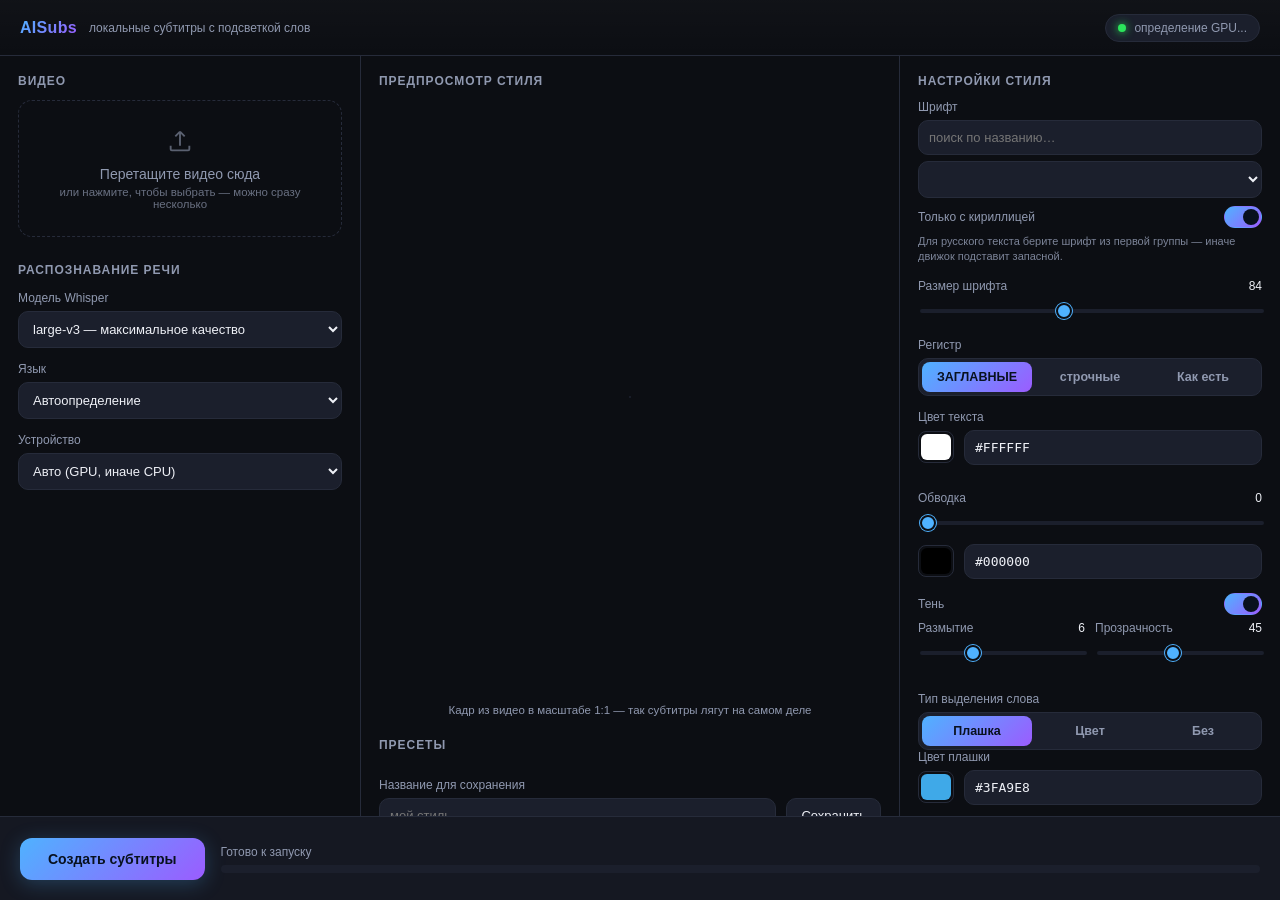
==== gui/index.html @ 8b606983 "AISubs: локальные субтитры с подсветкой произносимого слова Приложение для Windows, работающее полно" ====
<!DOCTYPE html>
<html lang="ru">
<head>
<meta charset="UTF-8">
<title>AISubs</title>
<style>
@font-face { font-family: "Montserrat"; src: url("../fonts/Montserrat-var.ttf"); font-weight: 100 900; }
@font-face { font-family: "Oswald"; src: url("../fonts/Oswald-var.ttf"); font-weight: 200 700; }
@font-face { font-family: "Rubik"; src: url("../fonts/Rubik-var.ttf"); font-weight: 300 900; }
@font-face { font-family: "Fira Sans ExtraBold"; src: url("../fonts/FiraSans-ExtraBold.ttf"); }
@font-face { font-family: "Fira Sans Black"; src: url("../fonts/FiraSans-Black.ttf"); }
@font-face { font-family: "Fira Sans Medium"; src: url("../fonts/FiraSans-Medium.ttf"); }
@font-face { font-family: "PT Sans Bold"; src: url("../fonts/PTSans-Bold.ttf"); }
@font-face { font-family: "Bebas Neue"; src: url("../fonts/BebasNeue-Regular.ttf"); }
@font-face { font-family: "Poppins ExtraBold"; src: url("../fonts/Poppins-ExtraBold.ttf"); }
@font-face { font-family: "Poppins Black"; src: url("../fonts/Poppins-Black.ttf"); }
@font-face { font-family: "Anton"; src: url("../fonts/Anton-Regular.ttf"); }
@font-face { font-family: "Archivo Black"; src: url("../fonts/ArchivoBlack-Regular.ttf"); }
@font-face { font-family: "Bangers"; src: url("../fonts/Bangers-Regular.ttf"); }
@font-face { font-family: "UI Sans"; src: local("Segoe UI"); }

:root{
  --bg: #0c0e13;
  --panel: #151822;
  --panel-2: #1b1f2c;
  --border: #262b3a;
  --text: #eef0f6;
  --text-dim: #9099b0;
  --accent: #4fb2ff;
  --accent-2: #9b5cff;
  --accent-grad: linear-gradient(135deg, #4fb2ff, #9b5cff);
  --good: #2be55b;
  --danger: #ff4d5e;
  --radius: 14px;
}

*{ box-sizing: border-box; }
html,body{ height:100%; }
body{
  margin:0;
  background: var(--bg);
  color: var(--text);
  font-family: "UI Sans", "Segoe UI", sans-serif;
  font-size: 14px;
  overflow: hidden;
}

.app{
  display:grid;
  grid-template-rows: 56px 1fr 84px;
  height:100vh;
}

/* ---------- header ---------- */
.header{
  display:flex; align-items:center; gap:12px;
  padding: 0 20px;
  border-bottom: 1px solid var(--border);
  background: linear-gradient(180deg, rgba(255,255,255,0.02), transparent);
  -webkit-app-region: drag;
}
.logo{
  font-weight:800; font-size:16px; letter-spacing:.3px;
  background: var(--accent-grad);
  -webkit-background-clip:text; background-clip:text; color:transparent;
}
.logo-sub{ color:var(--text-dim); font-size:12px; }
.spacer{ flex:1; }
.gpu-badge{
  display:flex; align-items:center; gap:8px;
  padding:6px 12px; border-radius:999px;
  background: var(--panel-2); border:1px solid var(--border);
  font-size:12px; color: var(--text-dim);
  -webkit-app-region: no-drag;
}
.dot{ width:8px; height:8px; border-radius:50%; background:var(--good); box-shadow:0 0 8px var(--good); }

/* ---------- main layout ---------- */
.main{
  display:grid;
  grid-template-columns: 360px 1fr 380px;
  gap:1px;
  background: var(--border);
  overflow:hidden;
}
.col{
  background: var(--bg);
  padding:18px;
  overflow-y:auto;
}
.col::-webkit-scrollbar{ width:8px; }
.col::-webkit-scrollbar-thumb{ background:var(--border); border-radius:4px; }

h3{ font-size:12px; text-transform:uppercase; letter-spacing:.08em; color:var(--text-dim); margin:0 0 12px; font-weight:700; }
.section{ margin-bottom:26px; }

/* ---------- drop zone / video ---------- */
.dropzone{
  border:1.5px dashed var(--border);
  border-radius: var(--radius);
  padding: 26px 16px;
  text-align:center;
  cursor:pointer;
  transition:.15s;
  color: var(--text-dim);
}
.dropzone:hover{ border-color: var(--accent); color:var(--text); background:rgba(79,178,255,0.05); }
.dropzone svg{ opacity:.6; margin-bottom:8px; }

/* drag & drop feedback - the drop is handled natively by the window, so the
   body class is toggled from Python rather than by HTML5 drag events */
body.dragging .dropzone{
  border-color: var(--accent); border-style:solid;
  background:rgba(79,178,255,0.12); color:var(--text);
  transform: scale(1.01);
}
body.dragging .dropzone svg{ opacity:1; }
.drop-overlay{
  position:fixed; inset:0; z-index:60;
  background:rgba(12,14,19,0.82);
  border:3px dashed var(--accent);
  display:none; align-items:center; justify-content:center;
  flex-direction:column; gap:12px;
  font-size:20px; font-weight:800; color:var(--text);
  pointer-events:none;
}
body.dragging .drop-overlay{ display:flex; }
.drop-overlay .sub{ font-size:13px; font-weight:500; color:var(--text-dim); }
.video-wrap{ border-radius: var(--radius); overflow:hidden; background:#000; position:relative; }
video{ width:100%; display:block; max-height:340px; background:#000; }
.dropzone-hint{ font-size:11.5px; opacity:.7; margin-top:4px; }
.field-hint{ font-size:11px; color:var(--text-dim); margin-top:6px; line-height:1.4; opacity:.85; }
.font-count{ color:var(--accent); font-weight:700; }
.queue-count{ color:var(--accent); font-weight:700; }

.file-list{ margin-top:10px; display:flex; flex-direction:column; gap:6px; max-height:210px; overflow-y:auto; }
.file-row{
  display:flex; align-items:center; gap:9px;
  padding:8px 10px; background:var(--panel); border-radius:10px;
  font-size:12px; color:var(--text-dim); border:1px solid transparent; cursor:pointer;
}
.file-row:hover{ border-color:var(--border); }
.file-row.selected{ border-color:var(--accent); }
.file-row.active{ border-color:var(--accent); background:rgba(79,178,255,0.08); }
.file-row .name{
  flex:1; color:var(--text); white-space:nowrap; overflow:hidden; text-overflow:ellipsis;
}
.file-row .status{ font-size:15px; line-height:1; flex:0 0 auto; }
.file-row.done .status{ color:var(--good); }
.file-row.failed .status{ color:var(--danger); }
.file-row .remove{
  background:none; border:none; color:var(--text-dim); cursor:pointer; font-size:16px;
  padding:0 2px; line-height:1; flex:0 0 auto;
}
.file-row .remove:hover{ color:var(--danger); }
.file-row .mini-bar{ flex:0 0 46px; height:4px; background:var(--panel-2); border-radius:2px; overflow:hidden; }
.file-row .mini-fill{ height:100%; width:0%; background:var(--accent-grad); transition:width .25s; }

.add-more-btn{
  width:100%; margin-top:8px; background:var(--panel-2); border:1px dashed var(--border);
  color:var(--text-dim); padding:8px; border-radius:10px; cursor:pointer; font-size:12.5px;
}
.add-more-btn:hover{ border-color:var(--accent); color:var(--text); }

/* ---------- form controls ---------- */
label{ display:block; font-size:12px; color:var(--text-dim); margin: 14px 0 6px; }
label:first-child{ margin-top:0; }
.row{ display:flex; gap:10px; }
.row > *{ flex:1; }

select, .btn, input[type=text]{
  width:100%;
  background: var(--panel-2);
  border:1px solid var(--border);
  color: var(--text);
  padding:9px 10px;
  border-radius:10px;
  font-size:13px;
  outline:none;
  transition:.15s;
}
select:hover, input[type=text]:hover{ border-color:#3a4155; }
select:focus, input[type=text]:focus{ border-color: var(--accent); }

input[type=range]{
  width:100%; -webkit-appearance:none; background:transparent; height:20px;
}
input[type=range]::-webkit-slider-runnable-track{
  height:4px; border-radius:2px; background: var(--panel-2);
}
input[type=range]::-webkit-slider-thumb{
  -webkit-appearance:none; width:16px; height:16px; margin-top:-6px;
  border-radius:50%; background: var(--accent); border:2px solid #0c0e13;
  box-shadow:0 0 0 1px var(--accent);
}
.range-val{ float:right; color:var(--text); font-variant-numeric: tabular-nums; }

input[type=color]{
  -webkit-appearance:none; width:36px; height:32px; padding:0; border:1px solid var(--border);
  border-radius:8px; background:none; cursor:pointer;
}
input[type=color]::-webkit-color-swatch-wrapper{ padding:2px; }
input[type=color]::-webkit-color-swatch{ border-radius:6px; border:none; }

.color-row{ display:flex; align-items:center; gap:10px; }
.color-row input[type=text]{ flex:1; font-family:monospace; text-transform:uppercase; }

.toggle-group{ display:flex; background:var(--panel-2); border:1px solid var(--border); border-radius:10px; padding:3px; gap:3px; }
.toggle-group button{
  flex:1; background:none; border:none; color:var(--text-dim); padding:8px 6px; border-radius:8px;
  font-size:12.5px; cursor:pointer; transition:.15s; font-weight:600;
}
.toggle-group button.active{ background: var(--accent-grad); color:#08111f; }

.switch-row{ display:flex; align-items:center; justify-content:space-between; margin:14px 0 6px; }
.switch-row label{ margin:0; }
.switch{ position:relative; width:38px; height:22px; }
.switch input{ opacity:0; width:0; height:0; }
.slider-toggle{ position:absolute; inset:0; background:var(--panel-2); border:1px solid var(--border); border-radius:22px; cursor:pointer; transition:.15s; }
.slider-toggle:before{ content:""; position:absolute; width:16px; height:16px; left:2px; top:2px; background:var(--text-dim); border-radius:50%; transition:.15s; }
.switch input:checked + .slider-toggle{ background: var(--accent-grad); border-color:transparent; }
.switch input:checked + .slider-toggle:before{ transform:translateX(16px); background:#08111f; }

/* ---------- presets ---------- */
.preset-grid{ display:grid; grid-template-columns: 1fr 1fr; gap:10px; }
.preset-card{
  background: var(--panel); border:1.5px solid var(--border); border-radius:12px;
  padding:10px; cursor:pointer; transition:.15s; text-align:center;
}
.preset-card:hover{ border-color:#3a4155; transform:translateY(-1px); }
.preset-card.active{ border-color: var(--accent); box-shadow:0 0 0 1px var(--accent); }
.preset-thumb{
  border-radius:8px; background:#05070a; height:64px; display:flex; align-items:center; justify-content:center;
  margin-bottom:8px; overflow:hidden;
}
.preset-name{ font-size:11.5px; color:var(--text-dim); font-weight:600; }
.preset-card.active .preset-name{ color:var(--text); }
.preset-card{ position:relative; }
.preset-del{
  position:absolute; top:6px; right:6px;
  background:rgba(0,0,0,0.45); border:1px solid var(--border); color:var(--text-dim);
  border-radius:8px; cursor:pointer; font-size:12px; line-height:1;
  padding:3px 6px; opacity:0; transition:.15s;
}
.preset-card:hover .preset-del{ opacity:1; }
.preset-del:hover{ border-color:var(--danger); color:var(--danger); }
.preset-card.confirm-delete .preset-del{
  opacity:1; background:var(--danger); border-color:var(--danger); color:#fff; font-weight:700;
}

/* ---------- live preview ---------- */
/* Holder has a definite height; JS fits the stage inside it to the video's
   aspect ratio. Letting CSS derive size from aspect-ratio inside a flex column
   collapses the box to a few pixels wide. */
.preview-holder{
  height: min(620px, 66vh);
  min-height: 320px;
  flex: none;               /* otherwise the presets below shrink it to min-height */
  display:flex; align-items:center; justify-content:center;
}
.preview-stage{
  background:#07080b center/contain no-repeat;
  border-radius: var(--radius);
  border:1px solid var(--border);
  display:flex; align-items:flex-end; justify-content:center;
  position:relative;
  overflow:hidden;
}
/* shown until a video is loaded, so the empty state is not a blank box */
.preview-stage.no-frame{
  background-image: repeating-conic-gradient(#14161c 0% 25%, #0e1015 0% 50%);
  background-size: 20px 20px;
}
/* No padding here: the width available to text must match what the renderer
   uses (max_width_ratio of the frame), or the preview wraps sooner than the
   real output and misleads font-size tuning. */
.preview-line{
  display:flex; flex-wrap:wrap; gap:0.3em; justify-content:center;
  padding: 0; max-width:100%;
  line-height:1.15;
}
.preview-word{ white-space:nowrap; }

/* The area text may occupy: max_width_ratio wide, line_count lines tall. */
.text-box{
  position:absolute;
  border:1px dashed rgba(79,178,255,.55);
  border-radius:3px;
  pointer-events:none;
}
.text-box-size{
  position:absolute; top:-9px; right:0;
  transform:translateY(-100%);
  font-size:10px; color:var(--accent);
  background:rgba(7,8,11,.75); padding:1px 5px; border-radius:4px;
  white-space:nowrap;
}
.preview-empty{
  position:absolute; inset:0; display:flex; align-items:center; justify-content:center;
  color:var(--text-dim); font-size:12.5px; text-align:center; padding:0 24px; pointer-events:none;
}
.preview-stage:not(.no-frame) .preview-empty{ display:none; }

/* ---------- run bar ---------- */
.footer{
  border-top:1px solid var(--border);
  display:flex; align-items:center; gap:16px;
  padding: 0 20px;
  background: var(--panel);
}
.run-btn{
  background: var(--accent-grad); color:#08111f; border:none; font-weight:800; font-size:14px;
  padding: 13px 28px; border-radius:12px; cursor:pointer; transition:.15s; white-space:nowrap;
  box-shadow: 0 4px 20px rgba(79,178,255,0.25);
}
.run-btn:hover{ filter:brightness(1.08); transform:translateY(-1px); }
.run-btn:disabled{ opacity:.5; cursor:default; transform:none; filter:none; }
.progress-wrap{ flex:1; }
.progress-label{ display:flex; justify-content:space-between; font-size:12px; color:var(--text-dim); margin-bottom:6px; }
.progress-track{ height:8px; background:var(--panel-2); border-radius:4px; overflow:hidden; }
.progress-fill{ height:100%; width:0%; background: var(--accent-grad); transition: width .25s ease; }
.result-actions{ display:flex; gap:8px; }
.result-actions button{
  background:var(--panel-2); border:1px solid var(--border); color:var(--text); padding:9px 14px;
  border-radius:10px; cursor:pointer; font-size:12.5px; font-weight:600; white-space:nowrap;
}
.result-actions button:hover{ border-color:var(--accent); }
.hidden{ display:none !important; }
.toast{
  position:fixed; bottom:100px; left:50%; transform:translateX(-50%);
  background:var(--panel-2); border:1px solid var(--danger); color:var(--text);
  padding:10px 16px; border-radius:10px; font-size:13px; z-index:50;
}
</style>
</head>
<body>
<div class="drop-overlay">
  <svg width="46" height="46" viewBox="0 0 24 24" fill="none" stroke="currentColor" stroke-width="1.5"><path d="M12 16V4M12 4l-4 4M12 4l4 4"/><path d="M4 16v3a1 1 0 0 0 1 1h14a1 1 0 0 0 1-1v-3"/></svg>
  <div>Отпустите — добавим в очередь</div>
  <div class="sub">видео файлы: mp4, mov, mkv, avi, webm</div>
</div>
<div class="app">

  <div class="header">
    <div>
      <div class="logo">AISubs</div>
    </div>
    <div class="logo-sub">локальные субтитры с подсветкой слов</div>
    <div class="spacer"></div>
    <div class="gpu-badge"><span class="dot" id="gpuDot"></span><span id="gpuLabel">определение GPU...</span></div>
  </div>

  <div class="main">

    <!-- LEFT: video + transcription -->
    <div class="col">
      <div class="section">
        <h3>Видео <span id="queueCount" class="queue-count"></span></h3>
        <div id="dropzone" class="dropzone">
          <svg width="28" height="28" viewBox="0 0 24 24" fill="none" stroke="currentColor" stroke-width="1.6"><path d="M12 16V4M12 4l-4 4M12 4l4 4"/><path d="M4 16v3a1 1 0 0 0 1 1h14a1 1 0 0 0 1-1v-3"/></svg>
          <div>Перетащите видео сюда</div>
          <div class="dropzone-hint">или нажмите, чтобы выбрать — можно сразу несколько</div>
        </div>
        <div id="videoWrapHidden" class="hidden">
          <div class="video-wrap"><video id="preview" controls></video></div>
          <div class="file-list" id="fileList"></div>
          <button class="add-more-btn" onclick="pickVideos()">+ Добавить ещё видео</button>
        </div>
      </div>

      <div class="section">
        <h3>Распознавание речи</h3>
        <label>Модель Whisper</label>
        <select id="modelSize">
          <option value="large-v3" selected>large-v3 — максимальное качество</option>
          <option value="distil-large-v3">distil-large-v3 — быстрее, почти так же точно</option>
          <option value="medium">medium — баланс</option>
          <option value="small">small — быстро</option>
          <option value="base">base — черновой вариант</option>
        </select>

        <label>Язык</label>
        <select id="language">
          <option value="" selected>Автоопределение</option>
          <option value="ru">Русский</option>
          <option value="en">English</option>
          <option value="uk">Українська</option>
          <option value="es">Español</option>
          <option value="de">Deutsch</option>
          <option value="fr">Français</option>
        </select>

        <label>Устройство</label>
        <select id="device">
          <option value="auto" selected>Авто (GPU, иначе CPU)</option>
          <option value="cuda">Только GPU (CUDA)</option>
          <option value="cpu">Только CPU</option>
        </select>
      </div>
    </div>

    <!-- CENTER: live preview -->
    <div class="col" style="display:flex; flex-direction:column;">
      <h3>Предпросмотр стиля</h3>
      <div class="preview-holder" id="previewHolder">
        <div class="preview-stage no-frame" id="previewStage">
          <div class="preview-empty">Добавьте видео — предпросмотр покажет кадр из него<br>с субтитрами в выбранном стиле</div>
          <div class="text-box" id="textBox"><span class="text-box-size" id="textBoxSize"></span></div>
          <div class="preview-line" id="previewLine"></div>
        </div>
      </div>
      <div style="text-align:center; color:var(--text-dim); font-size:11.5px; margin-top:10px;">
        <span id="previewHint">Кадр из видео в масштабе 1:1 — так субтитры лягут на самом деле</span>
      </div>

      <div class="section" style="margin-top:22px;">
        <h3>Пресеты</h3>
        <div class="preset-grid" id="presetGrid"></div>
        <label style="margin-top:14px;">Название для сохранения</label>
        <div class="row">
          <input type="text" id="presetSaveName" placeholder="мой стиль">
          <button class="btn" style="flex:0 0 auto; width:auto; padding:9px 14px;" onclick="savePreset()">Сохранить</button>
        </div>
      </div>
    </div>

    <!-- RIGHT: style editor -->
    <div class="col">
      <h3>Настройки стиля</h3>

      <div class="section">
        <label>Шрифт <span class="font-count" id="fontCount"></span></label>
        <input type="text" id="fontSearch" placeholder="поиск по названию…" style="margin-bottom:6px;">
        <select id="s_font"></select>
        <div class="switch-row" style="margin-top:8px;">
          <label>Только с кириллицей</label>
          <label class="switch"><input type="checkbox" id="fontCyrillicOnly" checked><span class="slider-toggle"></span></label>
        </div>
        <div class="field-hint">Для русского текста берите шрифт из первой группы — иначе движок подставит запасной.</div>

        <label>Размер шрифта <span class="range-val" id="v_font_size">84</span></label>
        <input type="range" id="s_font_size" min="30" max="160" value="84">

        <label>Регистр</label>
        <div class="toggle-group" id="textCaseGroup">
          <button data-val="upper" class="active">ЗАГЛАВНЫЕ</button>
          <button data-val="lower">строчные</button>
          <button data-val="none">Как есть</button>
        </div>

        <label>Цвет текста</label>
        <div class="color-row">
          <input type="color" id="s_text_color" value="#ffffff">
          <input type="text" id="s_text_color_hex" value="#FFFFFF">
        </div>
      </div>

      <div class="section">
        <label>Обводка <span class="range-val" id="v_stroke_width">0</span></label>
        <input type="range" id="s_stroke_width" min="0" max="10" value="0">
        <div class="color-row" style="margin-top:8px;">
          <input type="color" id="s_stroke_color" value="#000000">
          <input type="text" id="s_stroke_color_hex" value="#000000">
        </div>

        <div class="switch-row">
          <label>Тень</label>
          <label class="switch"><input type="checkbox" id="s_shadow_enabled" checked><span class="slider-toggle"></span></label>
        </div>
        <div class="row">
          <div>
            <label>Размытие <span class="range-val" id="v_shadow_blur">6</span></label>
            <input type="range" id="s_shadow_blur" min="0" max="20" value="6">
          </div>
          <div>
            <label>Прозрачность <span class="range-val" id="v_shadow_opacity">45</span></label>
            <input type="range" id="s_shadow_opacity" min="0" max="100" value="45">
          </div>
        </div>
      </div>

      <div class="section">
        <label>Тип выделения слова</label>
        <div class="toggle-group" id="highlightStyleGroup">
          <button data-val="box" class="active">Плашка</button>
          <button data-val="color">Цвет</button>
          <button data-val="none">Без</button>
        </div>

        <div id="boxParams">
          <label>Цвет плашки</label>
          <div class="color-row">
            <input type="color" id="s_box_color" value="#3fa9e8">
            <input type="text" id="s_box_color_hex" value="#3FA9E8">
          </div>
          <label>Цвет текста на плашке</label>
          <div class="color-row">
            <input type="color" id="s_active_text_color" value="#ffffff">
            <input type="text" id="s_active_text_color_hex" value="#FFFFFF">
          </div>
          <label>Скругление <span class="range-val" id="v_box_radius">16</span></label>
          <input type="range" id="s_box_radius" min="0" max="50" value="16">
          <div class="row">
            <div>
              <label>Отступ X <span class="range-val" id="v_box_padding_x">20</span></label>
              <input type="range" id="s_box_padding_x" min="0" max="40" value="20">
            </div>
            <div>
              <label>Отступ Y <span class="range-val" id="v_box_padding_y">10</span></label>
              <input type="range" id="s_box_padding_y" min="0" max="30" value="10">
            </div>
          </div>
        </div>

        <div id="colorParams" class="hidden">
          <label>Цвет активного слова</label>
          <div class="color-row">
            <input type="color" id="s_word_highlight_color" value="#ffd400">
            <input type="text" id="s_word_highlight_color_hex" value="#FFD400">
          </div>
        </div>
      </div>

      <div class="section">
        <label>Позиция</label>
        <div class="toggle-group" id="positionGroup">
          <button data-val="top">Верх</button>
          <button data-val="center">Центр</button>
          <button data-val="bottom" class="active">Низ</button>
        </div>
        <label>Отступ от края <span class="range-val" id="v_position_margin">190</span></label>
        <input type="range" id="s_position_margin" min="20" max="400" value="190">

        <label>Строк максимум <span class="range-val" id="v_line_count">1</span></label>
        <input type="range" id="s_line_count" min="1" max="4" value="1">

        <label>Ширина блока <span class="range-val" id="v_max_width_ratio">86</span></label>
        <input type="range" id="s_max_width_ratio" min="40" max="100" value="86">
      </div>
    </div>

  </div>

  <div class="footer">
    <button class="run-btn" id="runBtn" onclick="runPipeline()">Создать субтитры</button>
    <div class="progress-wrap">
      <div class="progress-label"><span id="progressStage">Готово к запуску</span><span id="progressPct"></span></div>
      <div class="progress-track"><div class="progress-fill" id="progressFill"></div></div>
    </div>
    <div class="result-actions hidden" id="resultActions">
      <button onclick="openOutput()">Открыть папку</button>
      <button onclick="playResult()">Смотреть результат</button>
    </div>
  </div>

</div>

<script src="app.js"></script>
</body>
</html>
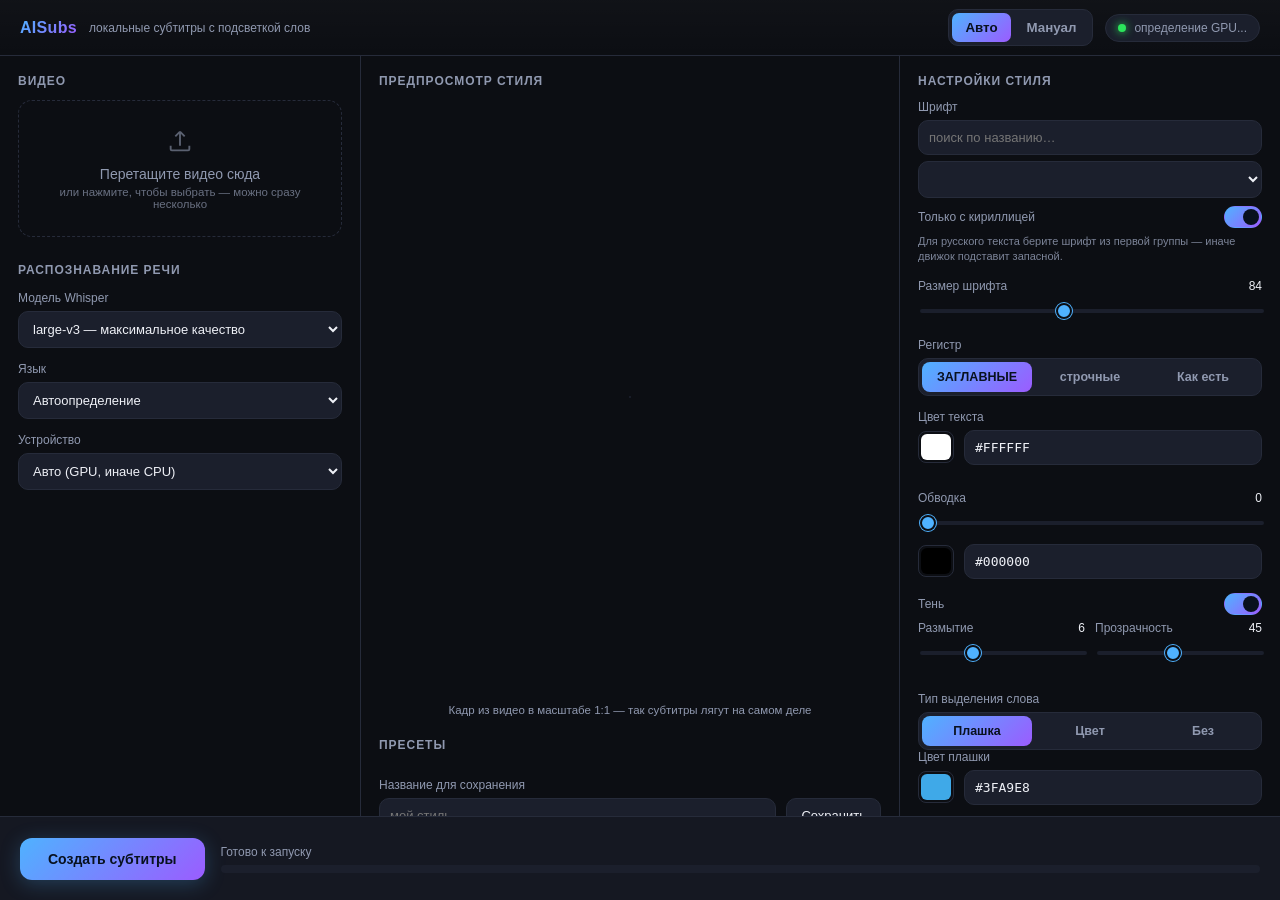
==== commit bcd98b17: "Add batch-first manual subtitle workflow" ====
--- a/gui/index.html
+++ b/gui/index.html
@@ -73,6 +73,9 @@
   font-size:12px; color: var(--text-dim);
   -webkit-app-region: no-drag;
 }
+.mode-switch{ display:flex; gap:3px; padding:3px; border:1px solid var(--border); border-radius:10px; background:var(--panel-2); -webkit-app-region:no-drag; }
+.mode-switch button{ border:0; background:transparent; color:var(--text-dim); padding:7px 13px; border-radius:7px; cursor:pointer; font-weight:700; }
+.mode-switch button.active{ background:var(--accent-grad); color:#08111f; }
 .dot{ width:8px; height:8px; border-radius:50%; background:var(--good); box-shadow:0 0 8px var(--good); }
 
 /* ---------- main layout ---------- */
@@ -83,6 +86,35 @@
   background: var(--border);
   overflow:hidden;
 }
+.manual-workspace{ display:grid; grid-template-columns:340px 1fr; gap:1px; background:var(--border); overflow:hidden; }
+.manual-sidebar,.manual-editor{ background:var(--bg); padding:18px; overflow:auto; }
+.manual-summary{ color:var(--text-dim); font-size:12px; margin-bottom:12px; }
+.manual-filters{ display:flex; gap:6px; margin-bottom:12px; flex-wrap:wrap; }
+.manual-filters button,.manual-toolbar button,.word-actions button{ border:1px solid var(--border); background:var(--panel-2); color:var(--text-dim); padding:7px 10px; border-radius:8px; cursor:pointer; }
+.manual-filters button.active{ border-color:var(--accent); color:var(--text); }
+.manual-item{ width:100%; display:grid; grid-template-columns:22px 1fr auto; gap:8px; align-items:center; text-align:left; border:1px solid transparent; background:var(--panel); color:var(--text); padding:10px; border-radius:10px; margin-bottom:6px; cursor:pointer; }
+.manual-item.selected{ border-color:var(--accent); }
+.manual-item small{ display:block; color:var(--text-dim); margin-top:3px; }
+.manual-item .error{ color:var(--danger); }
+.manual-empty{ display:grid; place-items:center; min-height:100%; color:var(--text-dim); text-align:center; }
+.manual-editor-head{ display:flex; align-items:center; gap:12px; margin-bottom:12px; }
+.manual-editor-head h2{ margin:0; font-size:18px; overflow:hidden; text-overflow:ellipsis; white-space:nowrap; }
+.save-state{ margin-left:auto; color:var(--text-dim); font-size:12px; }
+.manual-content{ display:grid; grid-template-columns:minmax(260px,38%) 1fr; gap:18px; min-height:0; }
+.manual-video{ width:100%; max-height:420px; background:#000; border-radius:12px; }
+.attention-box{ margin-top:10px; padding:10px; border-radius:10px; background:rgba(255,190,67,.08); color:#ffc864; font-size:12px; }
+.word-editor{ display:flex; flex-direction:column; min-height:0; }
+.word-list{ overflow:auto; padding-right:6px; }
+.word-row{ display:grid; grid-template-columns:minmax(150px,1fr) 82px 82px auto; gap:7px; align-items:center; padding:7px; border-bottom:1px solid var(--border); }
+.word-row.low-confidence{ background:rgba(255,190,67,.06); }
+.word-row.deleted{ opacity:.45; }
+.word-row input{ width:100%; background:var(--panel-2); border:1px solid var(--border); color:var(--text); border-radius:8px; padding:8px; }
+.word-row input:focus{ border-color:var(--accent); outline:none; }
+.word-time{ font-variant-numeric:tabular-nums; }
+.manual-toolbar{ display:flex; gap:8px; align-items:center; margin-top:12px; flex-wrap:wrap; }
+.manual-toolbar .primary{ background:var(--accent-grad); color:#08111f; border:0; font-weight:800; }
+.manual-toolbar button:disabled{ opacity:.45; cursor:not-allowed; }
+.sr-status{ position:absolute; width:1px; height:1px; overflow:hidden; clip:rect(0,0,0,0); }
 .col{
   background: var(--bg);
   padding:18px;
@@ -347,10 +379,14 @@
     </div>
     <div class="logo-sub">локальные субтитры с подсветкой слов</div>
     <div class="spacer"></div>
+    <div class="mode-switch" aria-label="Режим работы">
+      <button id="modeAuto" class="active" type="button">Авто</button>
+      <button id="modeManual" type="button">Мануал</button>
+    </div>
     <div class="gpu-badge"><span class="dot" id="gpuDot"></span><span id="gpuLabel">определение GPU...</span></div>
   </div>
 
-  <div class="main">
+  <div class="main" id="autoWorkspace">
 
     <!-- LEFT: video + transcription -->
     <div class="col">
@@ -378,6 +414,7 @@
           <option value="small">small — быстро</option>
           <option value="base">base — черновой вариант</option>
         </select>
+        <div class="field-hint" id="modelHint"></div>
 
         <label>Язык</label>
         <select id="language">
@@ -541,8 +578,49 @@
 
   </div>
 
+  <div class="manual-workspace hidden" id="manualWorkspace">
+    <aside class="manual-sidebar" aria-label="Очередь проверки">
+      <h3>Пакетная проверка</h3>
+      <div class="manual-summary" id="manualSummary">Транскрипция ещё не запущена</div>
+      <div class="manual-filters" id="manualFilters">
+        <button type="button" class="active" data-filter="all">Все</button>
+        <button type="button" data-filter="attention">Требуют внимания</button>
+        <button type="button" data-filter="reviewed">Одобрены</button>
+        <button type="button" data-filter="errors">Ошибки</button>
+      </div>
+      <div id="manualQueueList"></div>
+    </aside>
+    <section class="manual-editor" id="manualEditor">
+      <div class="manual-empty" id="manualEmpty">Выберите готовый транскрипт слева.<br>Проверять можно, пока остальные файлы распознаются.</div>
+      <div id="manualEditorContent" class="hidden">
+        <div class="manual-editor-head">
+          <h2 id="manualFileName"></h2>
+          <span class="save-state" id="manualSaveState" aria-live="polite">Сохранено</span>
+        </div>
+        <div class="manual-content">
+          <div>
+            <video id="manualVideo" class="manual-video" controls></video>
+            <div id="manualAttention" class="attention-box hidden"></div>
+          </div>
+          <div class="word-editor">
+            <div class="word-list" id="manualWordList"></div>
+            <div class="manual-toolbar">
+              <button type="button" id="approveCurrent" class="primary">Одобрить файл</button>
+              <button type="button" id="nextAttention">Следующий проблемный</button>
+              <button type="button" id="approveClean">Одобрить все без предупреждений</button>
+              <button type="button" id="retryManualFailed">Повторить ошибки</button>
+              <button type="button" id="retranscribeCurrent">Распознать заново</button>
+            </div>
+          </div>
+        </div>
+      </div>
+    </section>
+    <div class="sr-status" id="manualLive" aria-live="polite"></div>
+  </div>
+
   <div class="footer">
-    <button class="run-btn" id="runBtn" onclick="runPipeline()">Создать субтитры</button>
+    <button class="run-btn" id="runBtn" onclick="runCurrentMode()">Создать субтитры</button>
+    <button class="btn hidden" id="cancelBtn" style="width:auto" onclick="cancelCurrentQueue()">Остановить после файла</button>
     <div class="progress-wrap">
       <div class="progress-label"><span id="progressStage">Готово к запуску</span><span id="progressPct"></span></div>
       <div class="progress-track"><div class="progress-fill" id="progressFill"></div></div>
@@ -555,6 +633,8 @@
 
 </div>
 
+<script src="manual-state.js"></script>
+<script src="manual-review.js"></script>
 <script src="app.js"></script>
 </body>
 </html>
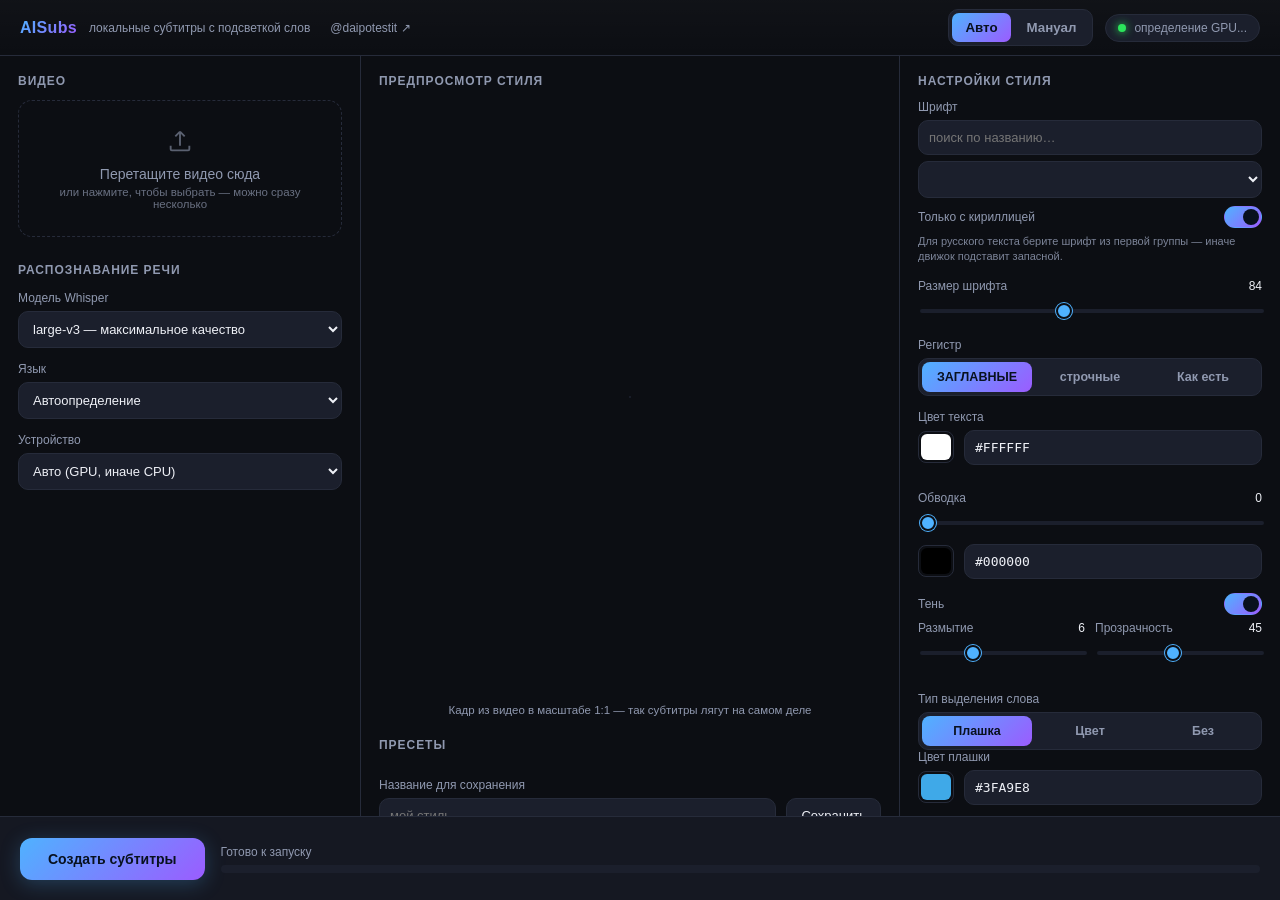
==== commit 532c82bd: "feat: link creator channel from app" ====
--- a/gui/index.html
+++ b/gui/index.html
@@ -65,6 +65,13 @@
   -webkit-background-clip:text; background-clip:text; color:transparent;
 }
 .logo-sub{ color:var(--text-dim); font-size:12px; }
+.creator-link{
+  border:0; background:transparent; color:var(--text-dim);
+  padding:6px 8px; border-radius:7px; cursor:pointer; font-size:12px;
+  -webkit-app-region:no-drag;
+}
+.creator-link:hover{ color:var(--text); background:var(--panel-2); }
+.creator-link:focus-visible{ outline:2px solid var(--accent); outline-offset:2px; }
 .spacer{ flex:1; }
 .gpu-badge{
   display:flex; align-items:center; gap:8px;
@@ -378,6 +385,13 @@
       <div class="logo">AISubs</div>
     </div>
     <div class="logo-sub">локальные субтитры с подсветкой слов</div>
+    <button
+      class="creator-link"
+      id="creatorChannel"
+      type="button"
+      aria-label="Открыть канал проекта в Telegram"
+      onclick="openCreatorChannel()"
+    >@daipotestit ↗</button>
     <div class="spacer"></div>
     <div class="mode-switch" aria-label="Режим работы">
       <button id="modeAuto" class="active" type="button">Авто</button>
@@ -635,6 +649,7 @@
 
 <script src="manual-state.js"></script>
 <script src="manual-review.js"></script>
+<script src="creator-channel.js"></script>
 <script src="app.js"></script>
 </body>
 </html>
